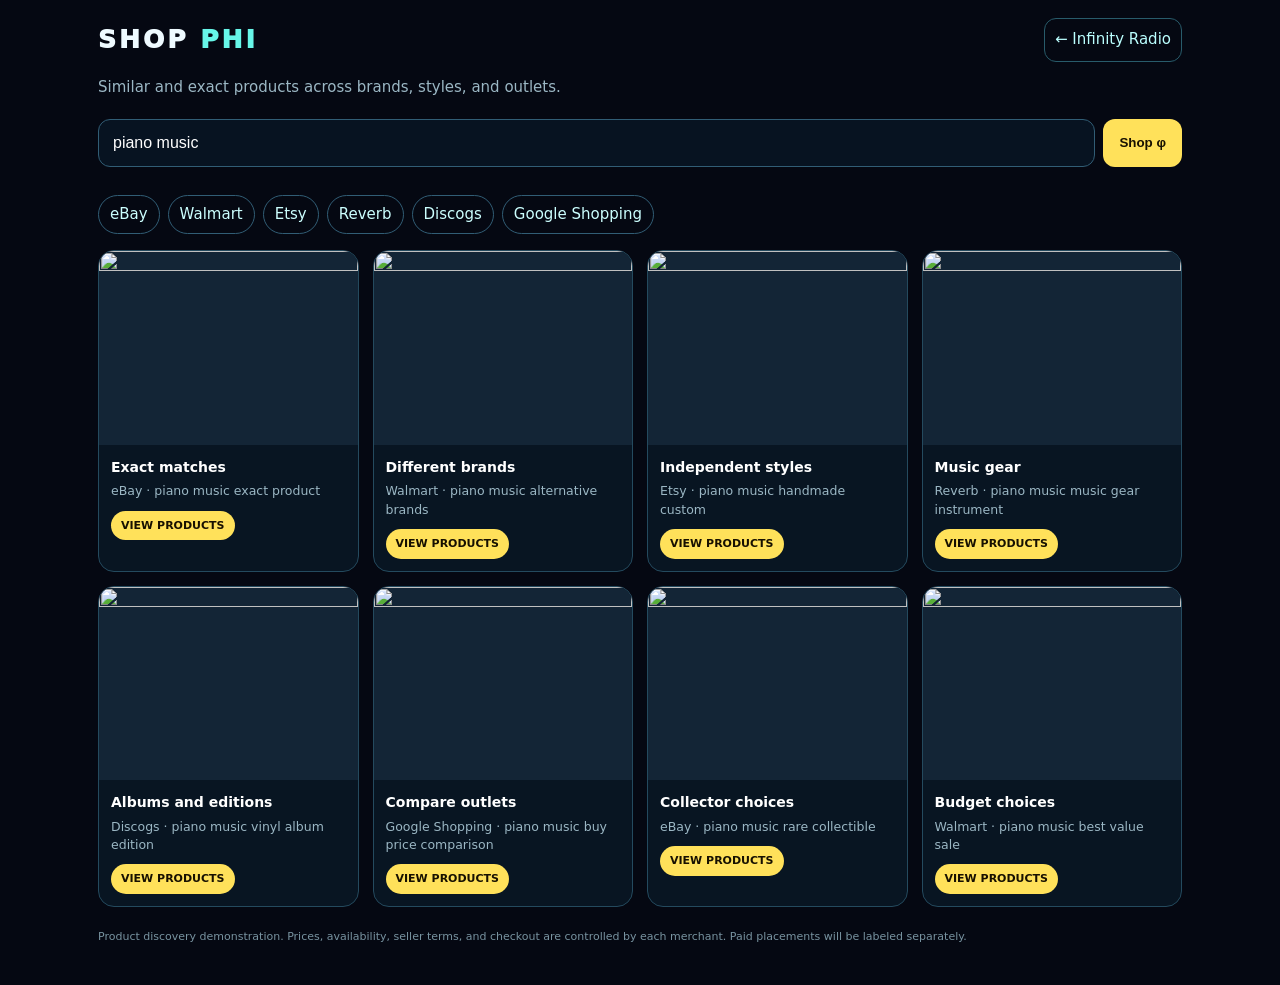
==== shop.html @ d05a475a "Publish live Shop Phi gallery with Infinity Radio" ====
<!doctype html>
<html lang="en">
<head>
<meta charset="utf-8"><meta name="viewport" content="width=device-width,initial-scale=1,viewport-fit=cover">
<title>Shop Phi — Similar Products</title>
<meta name="description" content="Compare related products, brands, styles, and outlets from one topic-first shopping field.">
<style>
:root{color-scheme:dark}*{box-sizing:border-box}body{margin:0;background:#050812;color:#eefaff;font:15px/1.45 system-ui,sans-serif}.shell{max-width:1120px;margin:auto;padding:18px}.top{display:flex;align-items:center;gap:12px}.brand{font-size:25px;font-weight:950;letter-spacing:.12em}.phi{color:#67f6e8}.back{margin-left:auto;color:#bff;text-decoration:none;border:1px solid #285b6a;border-radius:12px;padding:10px}.search{display:flex;gap:8px;margin:20px 0}.search input{flex:1;min-width:0;padding:14px;border:1px solid #315d75;border-radius:12px;background:#071321;color:white;font-size:16px}.search button{padding:12px 16px;border:0;border-radius:12px;background:#ffe15a;color:#171000;font-weight:900}.sub{color:#9bb7c4}.outlets{display:flex;gap:8px;overflow:auto;padding:8px 0 16px}.outlet{white-space:nowrap;border:1px solid #315d75;border-radius:999px;padding:8px 11px;color:#cff}.grid{display:grid;grid-template-columns:repeat(auto-fill,minmax(220px,1fr));gap:14px}.card{overflow:hidden;border:1px solid #244a5e;border-radius:16px;background:#081522;color:white;text-decoration:none}.card img{width:100%;aspect-ratio:4/3;object-fit:cover;display:block;background:#132536}.copy{padding:12px}.copy strong{display:block;font-size:14px}.copy small{display:block;color:#9bb7c4;margin-top:5px}.shop{display:inline-block;margin-top:10px;background:#ffe15a;color:#171000;border-radius:999px;padding:7px 10px;font-weight:900;font-size:11px}.disclosure{margin:22px 0;color:#7893a0;font-size:11px}
</style>
</head>
<body><main class="shell">
<header class="top"><div class="brand">SHOP <span class="phi">PHI</span></div><a class="back" href="https://www-infinity4.github.io/Alien-Radio/">← Infinity Radio</a></header>
<p class="sub">Similar and exact products across brands, styles, and outlets.</p>
<form class="search" id="shopSearch"><input id="q" type="search" placeholder="Search products and comparisons"><button>Shop φ</button></form>
<div class="outlets"><span class="outlet">eBay</span><span class="outlet">Walmart</span><span class="outlet">Etsy</span><span class="outlet">Reverb</span><span class="outlet">Discogs</span><span class="outlet">Google Shopping</span></div>
<section class="grid" id="grid"></section>
<p class="disclosure">Product discovery demonstration. Prices, availability, seller terms, and checkout are controlled by each merchant. Paid placements will be labeled separately.</p>
</main>
<script>
const params=new URLSearchParams(location.search),input=document.getElementById('q'),grid=document.getElementById('grid');
const seed=(params.get('q')||'piano music').trim(); input.value=seed;
const variants=[
 {label:'Exact matches',suffix:'exact product',outlet:'eBay',url:q=>'https://www.ebay.com/sch/i.html?'+new URLSearchParams({_nkw:q,LH_BIN:'1'})},
 {label:'Different brands',suffix:'alternative brands',outlet:'Walmart',url:q=>'https://www.walmart.com/search?'+new URLSearchParams({q})},
 {label:'Independent styles',suffix:'handmade custom',outlet:'Etsy',url:q=>'https://www.etsy.com/search?'+new URLSearchParams({q})},
 {label:'Music gear',suffix:'music gear instrument',outlet:'Reverb',url:q=>'https://reverb.com/marketplace?'+new URLSearchParams({query:q})},
 {label:'Albums and editions',suffix:'vinyl album edition',outlet:'Discogs',url:q=>'https://www.discogs.com/search/?'+new URLSearchParams({q,type:'all'})},
 {label:'Compare outlets',suffix:'buy price comparison',outlet:'Google Shopping',url:q=>'https://www.google.com/search?'+new URLSearchParams({tbm:'shop',q})},
 {label:'Collector choices',suffix:'rare collectible',outlet:'eBay',url:q=>'https://www.ebay.com/sch/i.html?'+new URLSearchParams({_nkw:q})},
 {label:'Budget choices',suffix:'best value sale',outlet:'Walmart',url:q=>'https://www.walmart.com/search?'+new URLSearchParams({q})}
];
function render(query){document.title='Shop Phi — '+query;grid.innerHTML=variants.map((v,i)=>{const productQuery=(query+' '+v.suffix).trim(),img='https://tse1.mm.bing.net/th?'+new URLSearchParams({q:productQuery+' product advertisement white background',w:'700',h:'520',c:'7',rs:'1',p:String(i%3)}),href=v.url(productQuery);return '<a class="card" target="_blank" rel="noopener noreferrer" href="'+href+'"><img loading="lazy" src="'+img+'" alt=""><div class="copy"><strong>'+v.label+'</strong><small>'+v.outlet+' · '+productQuery+'</small><span class="shop">VIEW PRODUCTS</span></div></a>'}).join('')}
document.getElementById('shopSearch').onsubmit=e=>{e.preventDefault();const q=input.value.trim();if(!q)return;history.replaceState(null,'','?'+new URLSearchParams({q}));render(q)};render(seed);
</script></body></html>
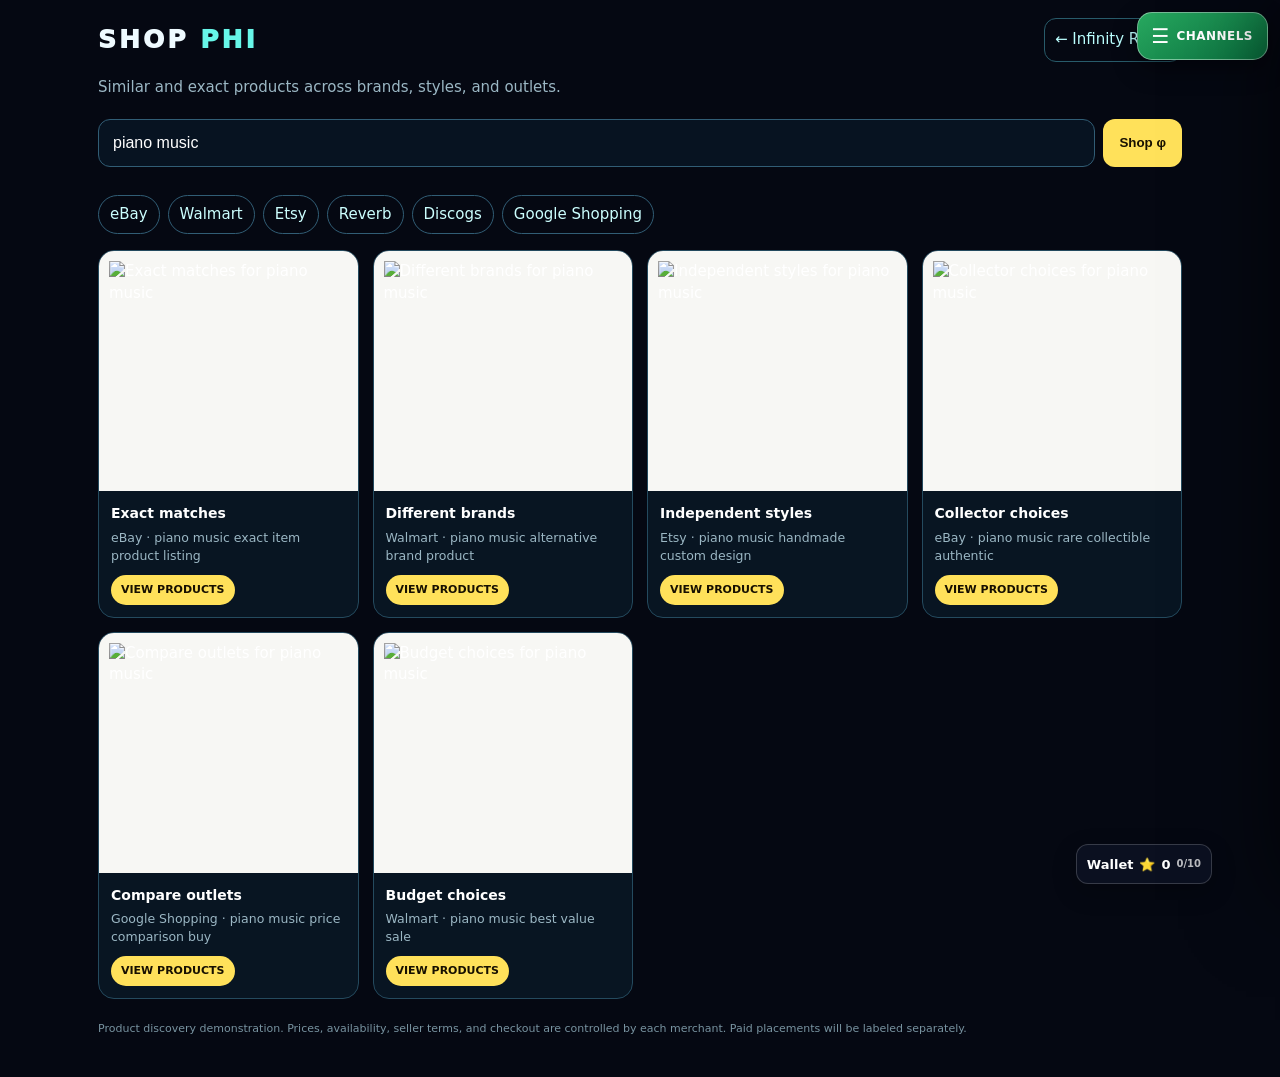
==== commit 2f5853cd: "Diversify Shop Phi results and show full product images" ====
--- a/shop.html
+++ b/shop.html
@@ -5,7 +5,7 @@
 <title>Shop Phi — Similar Products</title>
 <meta name="description" content="Compare related products, brands, styles, and outlets from one topic-first shopping field.">
 <style>
-:root{color-scheme:dark}*{box-sizing:border-box}body{margin:0;background:#050812;color:#eefaff;font:15px/1.45 system-ui,sans-serif}.shell{max-width:1120px;margin:auto;padding:18px}.top{display:flex;align-items:center;gap:12px}.brand{font-size:25px;font-weight:950;letter-spacing:.12em}.phi{color:#67f6e8}.back{margin-left:auto;color:#bff;text-decoration:none;border:1px solid #285b6a;border-radius:12px;padding:10px}.search{display:flex;gap:8px;margin:20px 0}.search input{flex:1;min-width:0;padding:14px;border:1px solid #315d75;border-radius:12px;background:#071321;color:white;font-size:16px}.search button{padding:12px 16px;border:0;border-radius:12px;background:#ffe15a;color:#171000;font-weight:900}.sub{color:#9bb7c4}.outlets{display:flex;gap:8px;overflow:auto;padding:8px 0 16px}.outlet{white-space:nowrap;border:1px solid #315d75;border-radius:999px;padding:8px 11px;color:#cff}.grid{display:grid;grid-template-columns:repeat(auto-fill,minmax(220px,1fr));gap:14px}.card{overflow:hidden;border:1px solid #244a5e;border-radius:16px;background:#081522;color:white;text-decoration:none}.card img{width:100%;aspect-ratio:4/3;object-fit:cover;display:block;background:#132536}.copy{padding:12px}.copy strong{display:block;font-size:14px}.copy small{display:block;color:#9bb7c4;margin-top:5px}.shop{display:inline-block;margin-top:10px;background:#ffe15a;color:#171000;border-radius:999px;padding:7px 10px;font-weight:900;font-size:11px}.disclosure{margin:22px 0;color:#7893a0;font-size:11px}
+:root{color-scheme:dark}*{box-sizing:border-box}body{margin:0;background:#050812;color:#eefaff;font:15px/1.45 system-ui,sans-serif}.shell{max-width:1120px;margin:auto;padding:18px}.top{display:flex;align-items:center;gap:12px}.brand{font-size:25px;font-weight:950;letter-spacing:.12em}.phi{color:#67f6e8}.back{margin-left:auto;color:#bff;text-decoration:none;border:1px solid #285b6a;border-radius:12px;padding:10px}.search{display:flex;gap:8px;margin:20px 0}.search input{flex:1;min-width:0;padding:14px;border:1px solid #315d75;border-radius:12px;background:#071321;color:white;font-size:16px}.search button{padding:12px 16px;border:0;border-radius:12px;background:#ffe15a;color:#171000;font-weight:900}.sub{color:#9bb7c4}.outlets{display:flex;gap:8px;overflow:auto;padding:8px 0 16px}.outlet{white-space:nowrap;border:1px solid #315d75;border-radius:999px;padding:8px 11px;color:#cff}.grid{display:grid;grid-template-columns:repeat(auto-fill,minmax(220px,1fr));gap:14px}.card{overflow:hidden;border:1px solid #244a5e;border-radius:16px;background:#081522;color:white;text-decoration:none}.card img{width:100%;height:240px;object-fit:contain;object-position:center;display:block;padding:10px;background:#f7f7f4}.copy{padding:12px}.copy strong{display:block;font-size:14px}.copy small{display:block;color:#9bb7c4;margin-top:5px}.shop{display:inline-block;margin-top:10px;background:#ffe15a;color:#171000;border-radius:999px;padding:7px 10px;font-weight:900;font-size:11px}.disclosure{margin:22px 0;color:#7893a0;font-size:11px}
 </style>
 </head>
 <body><main class="shell">
@@ -16,19 +16,34 @@
 <section class="grid" id="grid"></section>
 <p class="disclosure">Product discovery demonstration. Prices, availability, seller terms, and checkout are controlled by each merchant. Paid placements will be labeled separately.</p>
 </main>
+<script src="control-phi.js?v=20260927-context1"></script>
 <script>
 const params=new URLSearchParams(location.search),input=document.getElementById('q'),grid=document.getElementById('grid');
 const seed=(params.get('q')||'piano music').trim(); input.value=seed;
-const variants=[
- {label:'Exact matches',suffix:'exact product',outlet:'eBay',url:q=>'https://www.ebay.com/sch/i.html?'+new URLSearchParams({_nkw:q,LH_BIN:'1'})},
- {label:'Different brands',suffix:'alternative brands',outlet:'Walmart',url:q=>'https://www.walmart.com/search?'+new URLSearchParams({q})},
- {label:'Independent styles',suffix:'handmade custom',outlet:'Etsy',url:q=>'https://www.etsy.com/search?'+new URLSearchParams({q})},
- {label:'Music gear',suffix:'music gear instrument',outlet:'Reverb',url:q=>'https://reverb.com/marketplace?'+new URLSearchParams({query:q})},
- {label:'Albums and editions',suffix:'vinyl album edition',outlet:'Discogs',url:q=>'https://www.discogs.com/search/?'+new URLSearchParams({q,type:'all'})},
- {label:'Compare outlets',suffix:'buy price comparison',outlet:'Google Shopping',url:q=>'https://www.google.com/search?'+new URLSearchParams({tbm:'shop',q})},
- {label:'Collector choices',suffix:'rare collectible',outlet:'eBay',url:q=>'https://www.ebay.com/sch/i.html?'+new URLSearchParams({_nkw:q})},
+const generalVariants=[
+ {label:'Exact matches',suffix:'exact item product listing',outlet:'eBay',url:q=>'https://www.ebay.com/sch/i.html?'+new URLSearchParams({_nkw:q,LH_BIN:'1'})},
+ {label:'Different brands',suffix:'alternative brand product',outlet:'Walmart',url:q=>'https://www.walmart.com/search?'+new URLSearchParams({q})},
+ {label:'Independent styles',suffix:'handmade custom design',outlet:'Etsy',url:q=>'https://www.etsy.com/search?'+new URLSearchParams({q})},
+ {label:'Collector choices',suffix:'rare collectible authentic',outlet:'eBay',url:q=>'https://www.ebay.com/sch/i.html?'+new URLSearchParams({_nkw:q})},
+ {label:'Compare outlets',suffix:'price comparison buy',outlet:'Google Shopping',url:q=>'https://www.google.com/search?'+new URLSearchParams({tbm:'shop',q})},
  {label:'Budget choices',suffix:'best value sale',outlet:'Walmart',url:q=>'https://www.walmart.com/search?'+new URLSearchParams({q})}
 ];
-function render(query){document.title='Shop Phi — '+query;grid.innerHTML=variants.map((v,i)=>{const productQuery=(query+' '+v.suffix).trim(),img='https://tse1.mm.bing.net/th?'+new URLSearchParams({q:productQuery+' product advertisement white background',w:'700',h:'520',c:'7',rs:'1',p:String(i%3)}),href=v.url(productQuery);return '<a class="card" target="_blank" rel="noopener noreferrer" href="'+href+'"><img loading="lazy" src="'+img+'" alt=""><div class="copy"><strong>'+v.label+'</strong><small>'+v.outlet+' · '+productQuery+'</small><span class="shop">VIEW PRODUCTS</span></div></a>'}).join('')}
-document.getElementById('shopSearch').onsubmit=e=>{e.preventDefault();const q=input.value.trim();if(!q)return;history.replaceState(null,'','?'+new URLSearchParams({q}));render(q)};render(seed);
+const musicVariants=[
+ {label:'Vinyl editions',suffix:'vinyl LP album edition sealed',outlet:'Discogs',url:q=>'https://www.discogs.com/search/?'+new URLSearchParams({q,type:'release'})},
+ {label:'Official shirts',suffix:'official licensed band t shirt',outlet:'eBay',url:q=>'https://www.ebay.com/sch/i.html?'+new URLSearchParams({_nkw:q})},
+ {label:'Posters and artwork',suffix:'concert poster wall art print',outlet:'Etsy',url:q=>'https://www.etsy.com/search?'+new URLSearchParams({q})},
+ {label:'Guitars and effects',suffix:'guitar pedal tone gear',outlet:'Reverb',url:q=>'https://reverb.com/marketplace?'+new URLSearchParams({query:q})},
+ {label:'CD and box sets',suffix:'CD deluxe box set remastered',outlet:'eBay',url:q=>'https://www.ebay.com/sch/i.html?'+new URLSearchParams({_nkw:q})},
+ {label:'Books and scores',suffix:'biography songbook sheet music',outlet:'Walmart',url:q=>'https://www.walmart.com/search?'+new URLSearchParams({q})},
+ {label:'Tour memorabilia',suffix:'tour program ticket memorabilia',outlet:'eBay',url:q=>'https://www.ebay.com/sch/i.html?'+new URLSearchParams({_nkw:q})},
+ {label:'Tribute instruments',suffix:'signature instrument collectible',outlet:'Reverb',url:q=>'https://reverb.com/marketplace?'+new URLSearchParams({query:q})},
+ {label:'Album display',suffix:'vinyl frame album display stand',outlet:'Etsy',url:q=>'https://www.etsy.com/search?'+new URLSearchParams({q})},
+ {label:'Hi-fi listening',suffix:'turntable headphones hi fi listening',outlet:'Walmart',url:q=>'https://www.walmart.com/search?'+new URLSearchParams({q})},
+ {label:'Alternate pressings',suffix:'colored vinyl alternate pressing',outlet:'Discogs',url:q=>'https://www.discogs.com/search/?'+new URLSearchParams({q,type:'release'})},
+ {label:'Compare every outlet',suffix:'merchandise shopping compare prices',outlet:'Google Shopping',url:q=>'https://www.google.com/search?'+new URLSearchParams({tbm:'shop',q})}
+];
+const esc=s=>String(s).replace(/[&<>"]/g,ch=>({'&':'&amp;','<':'&lt;','>':'&gt;','"':'&quot;'}[ch]));
+function isMusic(query){return /\\b(album|band|song|music|singer|vinyl|guitar|pink floyd|bach|mozart|beethoven|chopin)\\b/i.test(query)}
+function render(query){document.title='Shop Phi — '+query;const variants=isMusic(query)?musicVariants:generalVariants;const used=new Set();grid.innerHTML=variants.map((v,i)=>{const productQuery=(query+' '+v.suffix).trim();let imageQuery=productQuery+' isolated retail product photo full item white background';while(used.has(imageQuery))imageQuery+=' '+v.label;used.add(imageQuery);const host='tse'+(i%4+1)+'.mm.bing.net',img='https://'+host+'/th?'+new URLSearchParams({q:imageQuery,w:'700',h:'520',c:'7',rs:'1',p:String(i)}),href=v.url(productQuery);return '<a class="card" data-shop-topic="'+esc(productQuery)+'" target="_blank" rel="noopener noreferrer" href="'+esc(href)+'"><img loading="lazy" src="'+esc(img)+'" alt="'+esc(v.label+' for '+query)+'"><div class="copy"><strong>'+esc(v.label)+'</strong><small>'+esc(v.outlet+' · '+productQuery)+'</small><span class="shop">VIEW PRODUCTS</span></div></a>'}).join('');window.ControlPhi?.recordActivity?.('shop-results',query,{resultCount:variants.length})}
+document.getElementById('shopSearch').onsubmit=e=>{e.preventDefault();const q=input.value.trim();if(!q)return;history.replaceState(null,'','?'+new URLSearchParams({q}));window.ControlPhi?.recordActivity?.('shop-search',q);render(q)};grid.addEventListener('click',event=>{const card=event.target.closest('.card');if(card)window.ControlPhi?.recordActivity?.('shop-open',card.dataset.shopTopic||'product')});render(seed);
 </script></body></html>
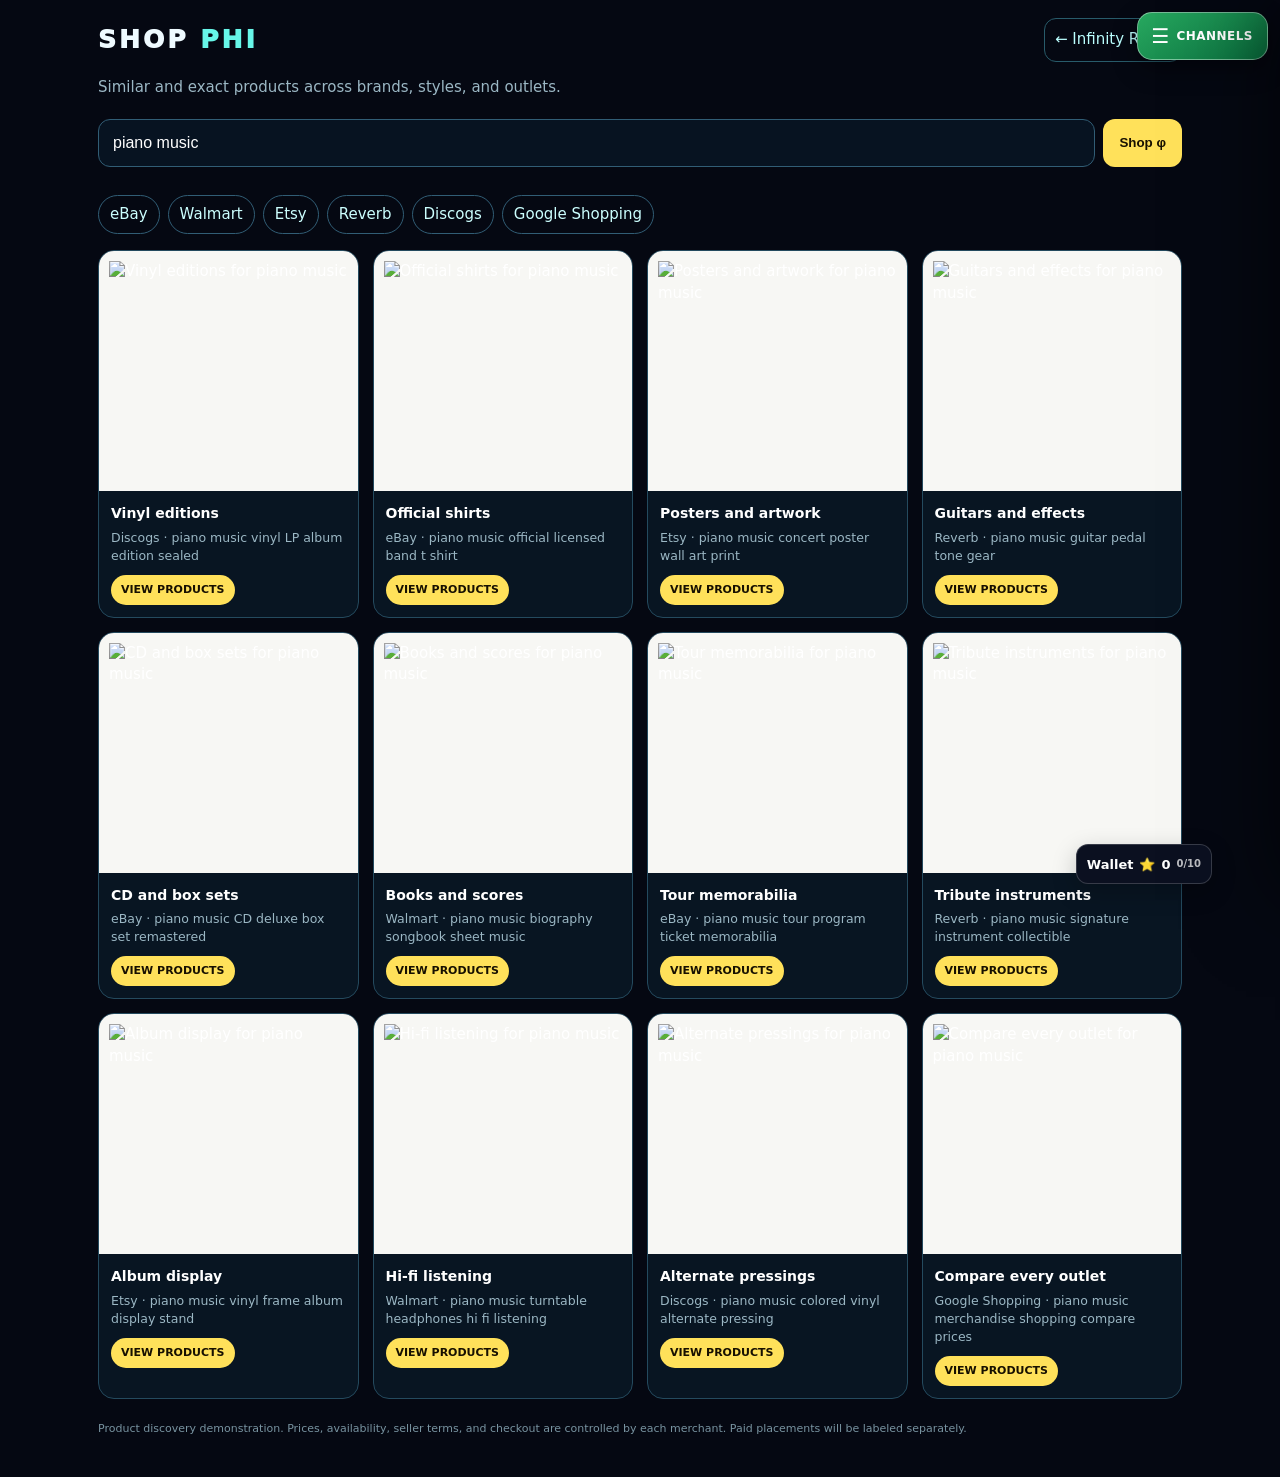
==== commit 503bf624: "Route music searches into diverse Shop Phi lanes" ====
--- a/shop.html
+++ b/shop.html
@@ -43,7 +43,7 @@
  {label:'Compare every outlet',suffix:'merchandise shopping compare prices',outlet:'Google Shopping',url:q=>'https://www.google.com/search?'+new URLSearchParams({tbm:'shop',q})}
 ];
 const esc=s=>String(s).replace(/[&<>"]/g,ch=>({'&':'&amp;','<':'&lt;','>':'&gt;','"':'&quot;'}[ch]));
-function isMusic(query){return /\\b(album|band|song|music|singer|vinyl|guitar|pink floyd|bach|mozart|beethoven|chopin)\\b/i.test(query)}
+function isMusic(query){return /\b(album|band|song|music|singer|vinyl|guitar|pink floyd|bach|mozart|beethoven|chopin)\b/i.test(query)}
 function render(query){document.title='Shop Phi — '+query;const variants=isMusic(query)?musicVariants:generalVariants;const used=new Set();grid.innerHTML=variants.map((v,i)=>{const productQuery=(query+' '+v.suffix).trim();let imageQuery=productQuery+' isolated retail product photo full item white background';while(used.has(imageQuery))imageQuery+=' '+v.label;used.add(imageQuery);const host='tse'+(i%4+1)+'.mm.bing.net',img='https://'+host+'/th?'+new URLSearchParams({q:imageQuery,w:'700',h:'520',c:'7',rs:'1',p:String(i)}),href=v.url(productQuery);return '<a class="card" data-shop-topic="'+esc(productQuery)+'" target="_blank" rel="noopener noreferrer" href="'+esc(href)+'"><img loading="lazy" src="'+esc(img)+'" alt="'+esc(v.label+' for '+query)+'"><div class="copy"><strong>'+esc(v.label)+'</strong><small>'+esc(v.outlet+' · '+productQuery)+'</small><span class="shop">VIEW PRODUCTS</span></div></a>'}).join('');window.ControlPhi?.recordActivity?.('shop-results',query,{resultCount:variants.length})}
 document.getElementById('shopSearch').onsubmit=e=>{e.preventDefault();const q=input.value.trim();if(!q)return;history.replaceState(null,'','?'+new URLSearchParams({q}));window.ControlPhi?.recordActivity?.('shop-search',q);render(q)};grid.addEventListener('click',event=>{const card=event.target.closest('.card');if(card)window.ControlPhi?.recordActivity?.('shop-open',card.dataset.shopTopic||'product')});render(seed);
 </script></body></html>
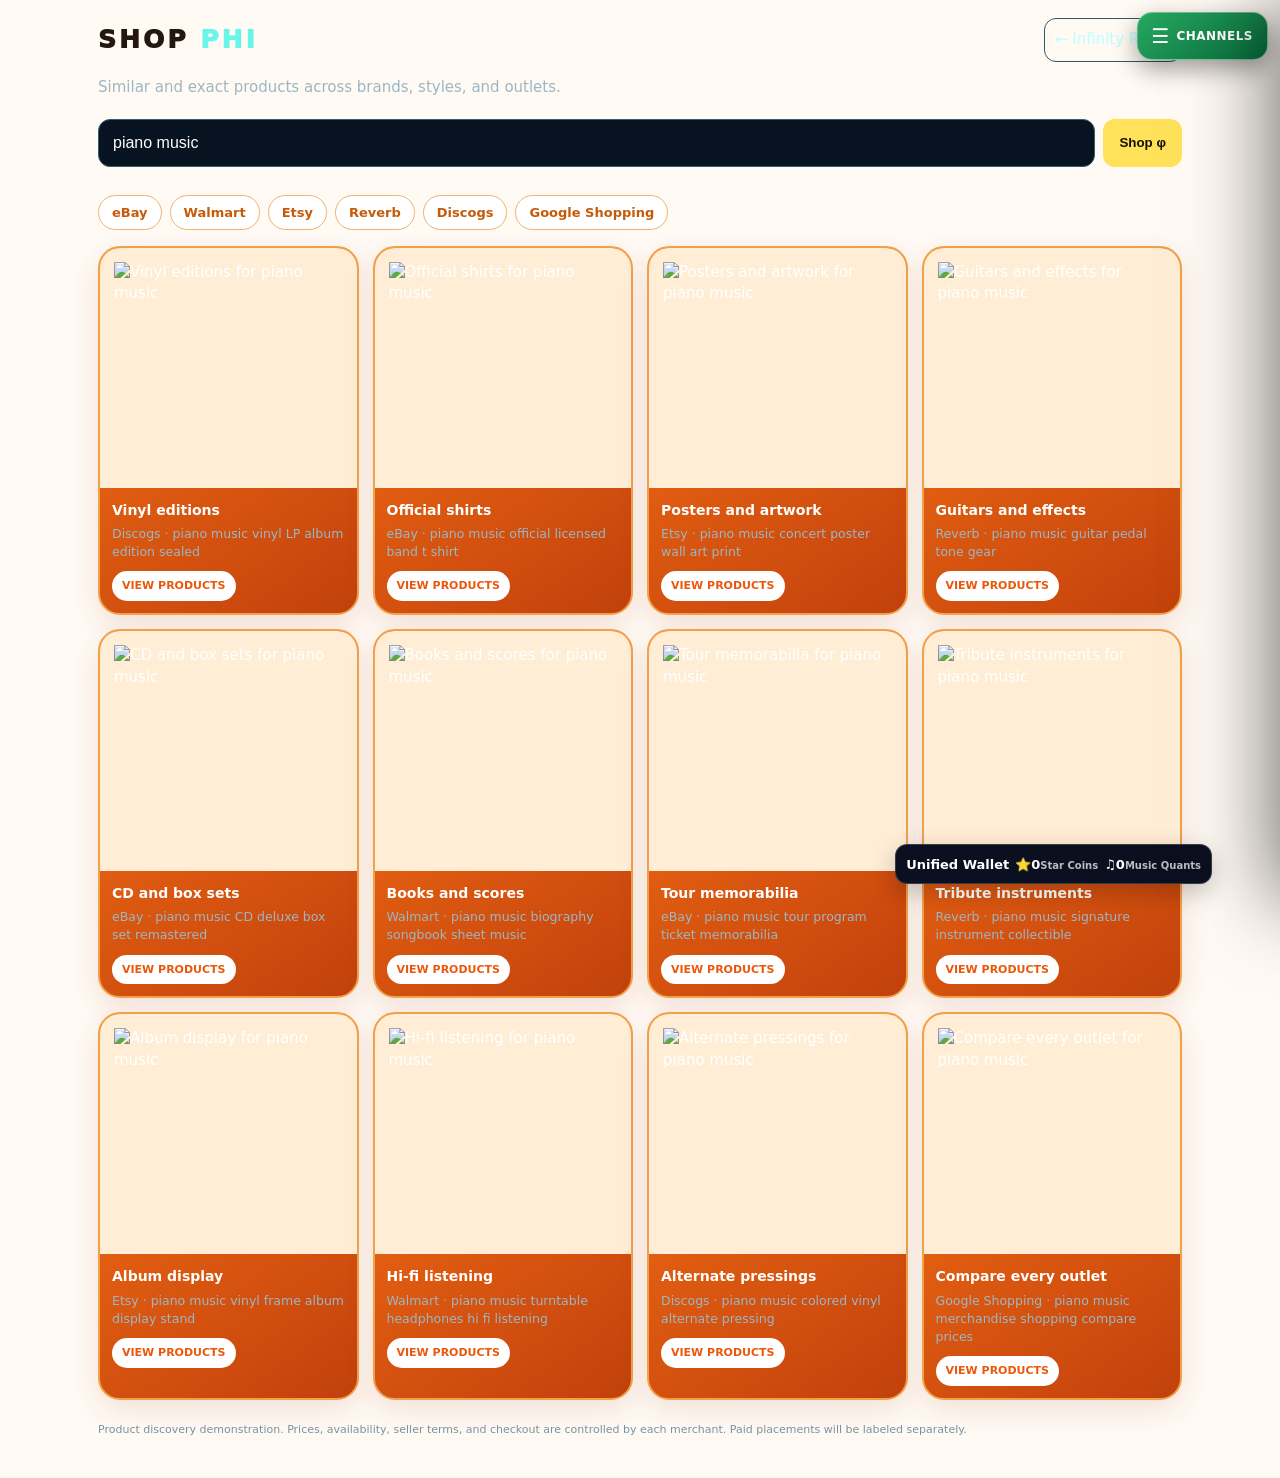
==== commit c626dfd0: "Repair Shop Phi outlets and normalize ad cards" ====
--- a/shop.html
+++ b/shop.html
@@ -5,14 +5,14 @@
 <title>Shop Phi — Similar Products</title>
 <meta name="description" content="Compare related products, brands, styles, and outlets from one topic-first shopping field.">
 <style>
-:root{color-scheme:dark}*{box-sizing:border-box}body{margin:0;background:#050812;color:#eefaff;font:15px/1.45 system-ui,sans-serif}.shell{max-width:1120px;margin:auto;padding:18px}.top{display:flex;align-items:center;gap:12px}.brand{font-size:25px;font-weight:950;letter-spacing:.12em}.phi{color:#67f6e8}.back{margin-left:auto;color:#bff;text-decoration:none;border:1px solid #285b6a;border-radius:12px;padding:10px}.search{display:flex;gap:8px;margin:20px 0}.search input{flex:1;min-width:0;padding:14px;border:1px solid #315d75;border-radius:12px;background:#071321;color:white;font-size:16px}.search button{padding:12px 16px;border:0;border-radius:12px;background:#ffe15a;color:#171000;font-weight:900}.sub{color:#9bb7c4}.outlets{display:flex;gap:8px;overflow:auto;padding:8px 0 16px}.outlet{white-space:nowrap;border:1px solid #315d75;border-radius:999px;padding:8px 11px;color:#cff}.grid{display:grid;grid-template-columns:repeat(auto-fill,minmax(220px,1fr));gap:14px}.card{overflow:hidden;border:1px solid #244a5e;border-radius:16px;background:#081522;color:white;text-decoration:none}.card img{width:100%;height:240px;object-fit:contain;object-position:center;display:block;padding:10px;background:#f7f7f4}.copy{padding:12px}.copy strong{display:block;font-size:14px}.copy small{display:block;color:#9bb7c4;margin-top:5px}.shop{display:inline-block;margin-top:10px;background:#ffe15a;color:#171000;border-radius:999px;padding:7px 10px;font-weight:900;font-size:11px}.disclosure{margin:22px 0;color:#7893a0;font-size:11px}
+:root{color-scheme:light}*{box-sizing:border-box}body{margin:0;background:#fffaf4;color:#24170f;font:15px/1.45 system-ui,sans-serif}.shell{max-width:1120px;margin:auto;padding:18px}.top{display:flex;align-items:center;gap:12px}.brand{font-size:25px;font-weight:950;letter-spacing:.12em}.phi{color:#67f6e8}.back{margin-left:auto;color:#bff;text-decoration:none;border:1px solid #285b6a;border-radius:12px;padding:10px}.search{display:flex;gap:8px;margin:20px 0}.search input{flex:1;min-width:0;padding:14px;border:1px solid #315d75;border-radius:12px;background:#071321;color:white;font-size:16px}.search button{padding:12px 16px;border:0;border-radius:12px;background:#ffe15a;color:#171000;font-weight:900}.sub{color:#9bb7c4}.outlets{display:flex;gap:8px;overflow:auto;padding:8px 0 16px}.outlet{white-space:nowrap;border:1px solid #f0b36a;border-radius:999px;padding:9px 13px;color:#c65a08;background:#fff;font:800 13px system-ui;cursor:pointer}.outlet.active{background:#fff0df;border-color:#e66a0a}.grid{display:grid;grid-template-columns:repeat(auto-fill,minmax(220px,1fr));gap:14px}.card{overflow:hidden;border:2px solid #f0a14a;border-radius:22px;background:linear-gradient(145deg,#f97316,#c2410c);color:white;text-decoration:none;box-shadow:0 10px 28px #9a34121f}.card img{width:100%;height:240px;object-fit:contain;object-position:center;display:block;padding:14px;background:#ffedd5}.copy{padding:12px}.copy strong{display:block;font-size:14px}.copy small{display:block;color:#9bb7c4;margin-top:5px}.shop{display:inline-block;margin-top:10px;background:#fff;color:#ea580c;border-radius:999px;padding:7px 10px;font-weight:900;font-size:11px}.disclosure{margin:22px 0;color:#7893a0;font-size:11px}
 </style>
 </head>
 <body><main class="shell">
 <header class="top"><div class="brand">SHOP <span class="phi">PHI</span></div><a class="back" href="https://www-infinity4.github.io/Alien-Radio/">← Infinity Radio</a></header>
 <p class="sub">Similar and exact products across brands, styles, and outlets.</p>
 <form class="search" id="shopSearch"><input id="q" type="search" placeholder="Search products and comparisons"><button>Shop φ</button></form>
-<div class="outlets"><span class="outlet">eBay</span><span class="outlet">Walmart</span><span class="outlet">Etsy</span><span class="outlet">Reverb</span><span class="outlet">Discogs</span><span class="outlet">Google Shopping</span></div>
+<div class="outlets" id="outlets"><button class="outlet" data-outlet="eBay">eBay</button><button class="outlet" data-outlet="Walmart">Walmart</button><button class="outlet" data-outlet="Etsy">Etsy</button><button class="outlet" data-outlet="Reverb">Reverb</button><button class="outlet" data-outlet="Discogs">Discogs</button><button class="outlet" data-outlet="Google Shopping">Google Shopping</button></div>
 <section class="grid" id="grid"></section>
 <p class="disclosure">Product discovery demonstration. Prices, availability, seller terms, and checkout are controlled by each merchant. Paid placements will be labeled separately.</p>
 </main>
@@ -45,5 +45,6 @@
 const esc=s=>String(s).replace(/[&<>"]/g,ch=>({'&':'&amp;','<':'&lt;','>':'&gt;','"':'&quot;'}[ch]));
 function isMusic(query){return /\b(album|band|song|music|singer|vinyl|guitar|pink floyd|bach|mozart|beethoven|chopin)\b/i.test(query)}
 function render(query){document.title='Shop Phi — '+query;const variants=isMusic(query)?musicVariants:generalVariants;const used=new Set();grid.innerHTML=variants.map((v,i)=>{const productQuery=(query+' '+v.suffix).trim();let imageQuery=productQuery+' isolated retail product photo full item white background';while(used.has(imageQuery))imageQuery+=' '+v.label;used.add(imageQuery);const host='tse'+(i%4+1)+'.mm.bing.net',img='https://'+host+'/th?'+new URLSearchParams({q:imageQuery,w:'700',h:'520',c:'7',rs:'1',p:String(i)}),href=v.url(productQuery);return '<a class="card" data-shop-topic="'+esc(productQuery)+'" target="_blank" rel="noopener noreferrer" href="'+esc(href)+'"><img loading="lazy" src="'+esc(img)+'" alt="'+esc(v.label+' for '+query)+'"><div class="copy"><strong>'+esc(v.label)+'</strong><small>'+esc(v.outlet+' · '+productQuery)+'</small><span class="shop">VIEW PRODUCTS</span></div></a>'}).join('');window.ControlPhi?.recordActivity?.('shop-results',query,{resultCount:variants.length})}
+document.getElementById('outlets').addEventListener('click',e=>{const button=e.target.closest('[data-outlet]');if(!button)return;document.querySelectorAll('.outlet').forEach(x=>x.classList.toggle('active',x===button));const outlet=button.dataset.outlet;const variants=(isMusic(input.value)?musicVariants:generalVariants).filter(v=>v.outlet===outlet);if(!variants.length)return;const query=input.value.trim()||seed;const v=variants[0],productQuery=(query+' '+v.suffix).trim();window.ControlPhi?.recordActivity?.('shop-outlet',outlet,{query:productQuery});location.href=v.url(productQuery)});
 document.getElementById('shopSearch').onsubmit=e=>{e.preventDefault();const q=input.value.trim();if(!q)return;history.replaceState(null,'','?'+new URLSearchParams({q}));window.ControlPhi?.recordActivity?.('shop-search',q);render(q)};grid.addEventListener('click',event=>{const card=event.target.closest('.card');if(card)window.ControlPhi?.recordActivity?.('shop-open',card.dataset.shopTopic||'product')});render(seed);
 </script></body></html>
